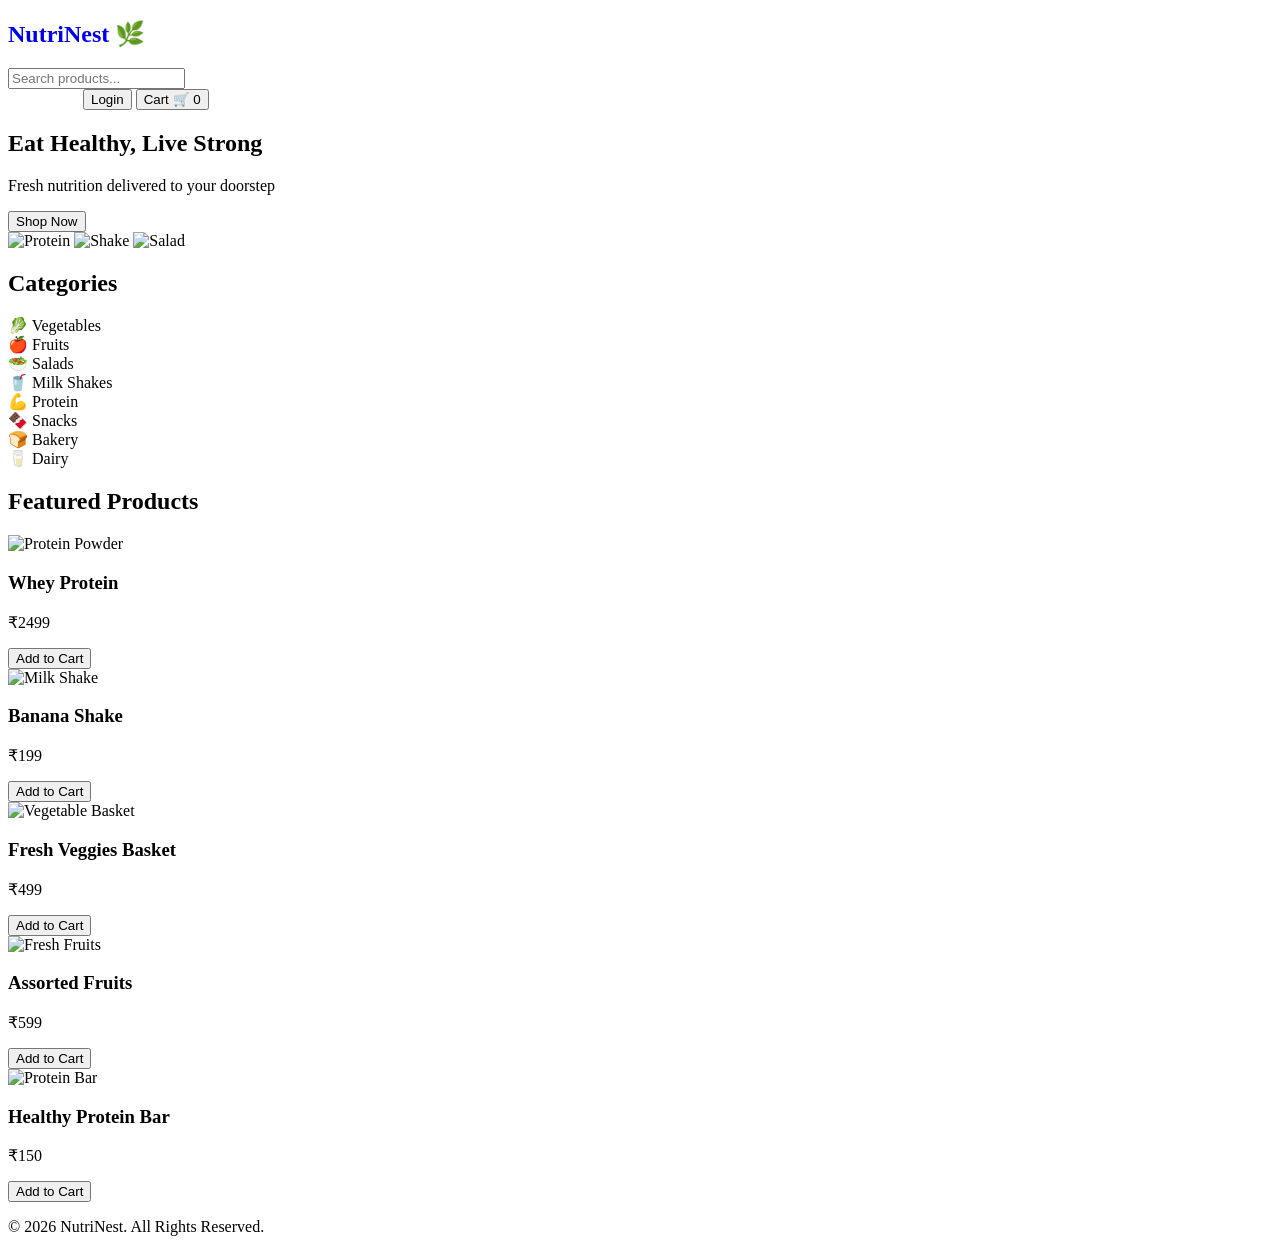
==== index.html @ 0cd71cd5 "food ecommarce websit" ====
<!DOCTYPE html>
<html lang="en">
<head>
    <meta charset="UTF-8">
    <meta name="viewport" content="width=device-width, initial-scale=1.0">
    <title>NutriNest</title>
    <link rel="stylesheet" href="/style.css">
    <script src="/main.js" defer></script>
</head>
<body>

    <!-- Navbar -->
    <nav class="navbar">
        <a href="index.html" style="text-decoration: none;"><h1>NutriNest 🌿</h1></a>
        <input type="text" placeholder="Search products...">
        <div class="nav-links">
            <a href="products.html" style="margin-right: 15px; text-decoration: none; color: white;">Products</a>
            <a href="login.html"><button>Login</button></a>
            <a href="cart.html"><button>Cart 🛒 <span id="cart-count">0</span></button></a>
        </div>
    </nav>

    <!-- Hero Section -->
    <section class="hero">
        <div class="hero-text">
            <h2>Eat Healthy, Live Strong</h2>
            <p>Fresh nutrition delivered to your doorstep</p>
            <a href="products.html"><button>Shop Now</button></a>
        </div>

        <div class="hero-images">
            <img src="protein.jpg" alt="Protein">
            <img src="shake.jpg" alt="Shake">
            <img src="salad.jpg" alt="Salad">
        </div>
    </section>

    <!-- Categories -->
    <section class="categories">
        <h2>Categories</h2>
        <div class="categories-scroll-container">
            <div class="category-box">🥬 Vegetables</div>
            <div class="category-box">🍎 Fruits</div>
            <div class="category-box">🥗 Salads</div>
            <div class="category-box">🥤 Milk Shakes</div>
            <div class="category-box">💪 Protein</div>
            <div class="category-box">🍫 Snacks</div>
            <div class="category-box">🍞 Bakery</div>
            <div class="category-box">🥛 Dairy</div>
        </div>
    </section>

    <!-- Featured Products -->
    <section class="products">
        <h2>Featured Products</h2>
        <div class="products-scroll-container">
            <div class="product-card">
                <img src="protein.jpg" alt="Protein Powder">
                <h3>Whey Protein</h3>
                <p>₹2499</p>
                <button onclick="addToCart(1, 'Whey Protein', 2499, 'protein.jpg')">Add to Cart</button>
            </div>

            <div class="product-card">
                <img src="shake.jpg" alt="Milk Shake">
                <h3>Banana Shake</h3>
                <p>₹199</p>
                <button onclick="addToCart(2, 'Banana Shake', 199, 'assets/images/shake.jpg')">Add to Cart</button>
            </div>

            <div class="product-card">
                <img src="veg_basket.png" alt="Vegetable Basket">
                <h3>Fresh Veggies Basket</h3>
                <p>₹499</p>
                <button onclick="addToCart(3, 'Fresh Veggies Basket', 499, 'veg_basket.png')">Add to Cart</button>
            </div>

            <div class="product-card">
                <img src="fresh_fruits.png" alt="Fresh Fruits">
                <h3>Assorted Fruits</h3>
                <p>₹599</p>
                <button onclick="addToCart(4, 'Assorted Fruits', 599, 'assets/images/fresh_fruits.png')">Add to Cart</button>
            </div>

            <div class="product-card">
                <img src="protein_bar.png" alt="Protein Bar">
                <h3>Healthy Protein Bar</h3>
                <p>₹150</p>
                <button onclick="addToCart(5, 'Healthy Protein Bar', 150, 'assets/images/protein_bar.png')">Add to Cart</button>
            </div>
        </div>
    </section>

    <!-- Footer -->
    <footer>
        <p>© 2026 NutriNest. All Rights Reserved.</p>
    </footer>

</body>
</html>
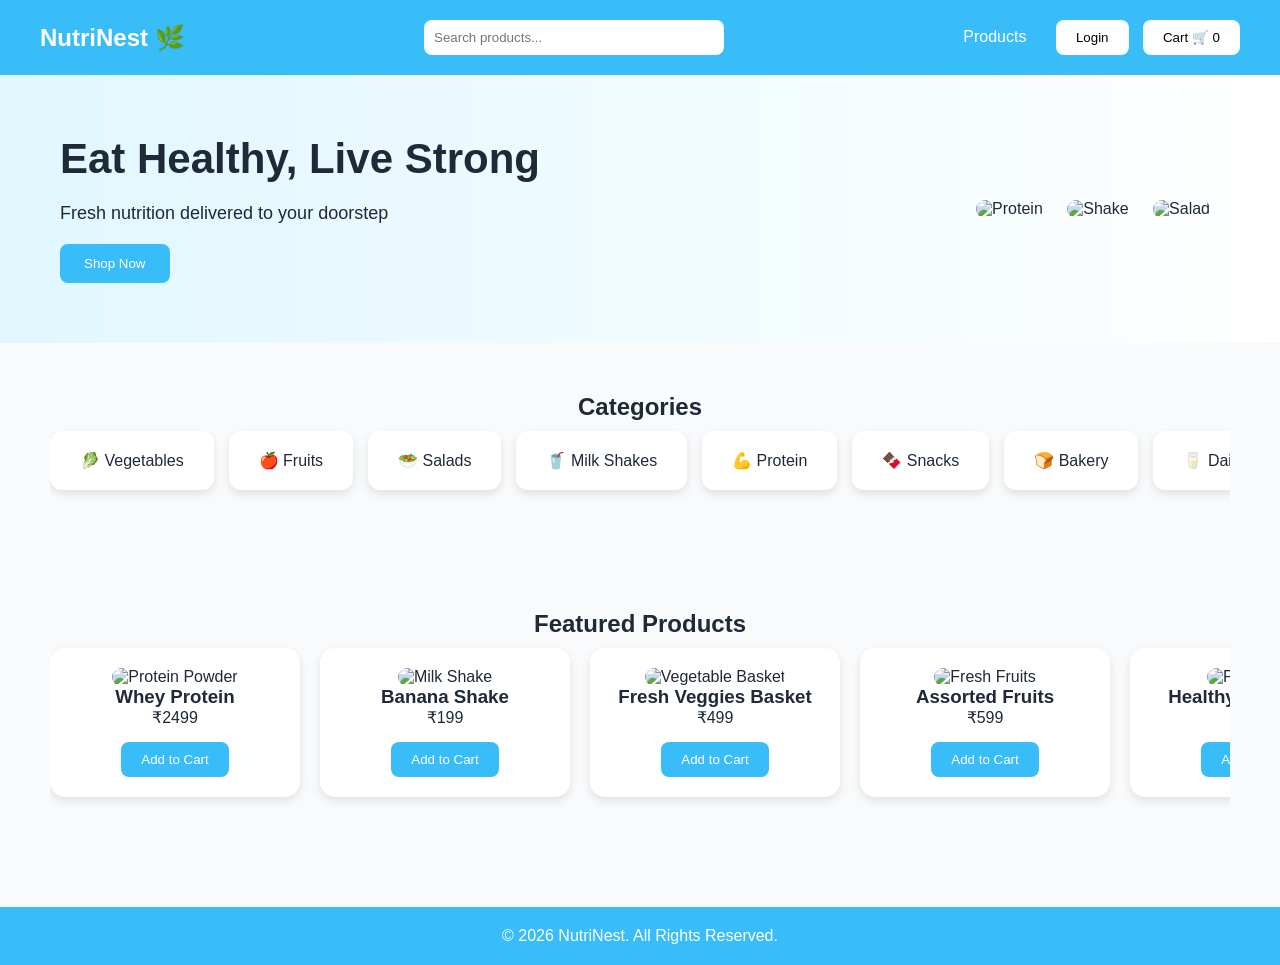
==== commit 93b88734: "Update stylesheet and script paths in index.html" ====
--- a/index.html
+++ b/index.html
@@ -4,8 +4,8 @@
     <meta charset="UTF-8">
     <meta name="viewport" content="width=device-width, initial-scale=1.0">
     <title>NutriNest</title>
-    <link rel="stylesheet" href="/style.css">
-    <script src="/main.js" defer></script>
+    <link rel="stylesheet" href="css/style.css">
+    <script src="js/main.js" defer></script>
 </head>
 <body>
 
@@ -97,4 +97,4 @@
     </footer>
 
 </body>
-</html>+</html>
--- a/css/style.css
+++ b/css/style.css
@@ -0,0 +1,189 @@
+/* Reset */
+* {
+    margin: 0;
+    padding: 0;
+    box-sizing: border-box;
+}
+
+html {
+    scroll-behavior: smooth;
+}
+
+body {
+    font-family: Arial, sans-serif;
+    background-color: #F8FAFC;
+    color: #1F2937;
+}
+
+/* Navbar */
+.navbar {
+    display: flex;
+    justify-content: space-between;
+    align-items: center;
+    background-color: #38BDF8;
+    padding: 20px 40px;
+}
+
+.navbar h1 {
+    color: white;
+}
+
+.navbar input {
+    width: 300px;
+    padding: 10px;
+    border: none;
+    border-radius: 8px;
+}
+
+.navbar button {
+    padding: 10px 20px;
+    border: none;
+    background: white;
+    border-radius: 8px;
+    cursor: pointer;
+    margin-left: 10px;
+}
+
+/* Hero Section */
+.hero {
+    display: flex;
+    justify-content: space-between;
+    align-items: center;
+    padding: 60px;
+    background: linear-gradient(to right, #E0F7FF, white);
+}
+
+.hero-text h2 {
+    font-size: 42px;
+    margin-bottom: 20px;
+}
+
+.hero-text p {
+    font-size: 18px;
+    margin-bottom: 20px;
+}
+
+.hero-text button {
+    padding: 12px 24px;
+    background-color: #38BDF8;
+    color: white;
+    border: none;
+    border-radius: 8px;
+    cursor: pointer;
+}
+
+.hero-images img {
+    width: 150px;
+    height: 150px;
+    object-fit: cover;
+    border-radius: 20px;
+    margin: 10px;
+}
+
+/* Categories */
+.categories {
+    padding: 50px;
+    text-align: center;
+}
+
+.categories-scroll-container {
+    display: flex;
+    overflow-x: auto;
+    padding: 10px 0 20px 0;
+    gap: 15px;
+    scroll-snap-type: x mandatory;
+}
+
+.categories-scroll-container::-webkit-scrollbar {
+    height: 8px;
+}
+
+.categories-scroll-container::-webkit-scrollbar-thumb {
+    background: #38BDF8;
+    border-radius: 10px;
+}
+
+.category-box {
+    flex: 0 0 auto;
+    background: white;
+    padding: 20px 30px;
+    border-radius: 12px;
+    box-shadow: 0 4px 10px rgba(0,0,0,0.1);
+    scroll-snap-align: start;
+    cursor: pointer;
+    transition: transform 0.3s ease;
+}
+
+.category-box:hover {
+    transform: translateY(-5px);
+}
+
+/* Products */
+.products {
+    text-align: center;
+    padding: 50px;
+}
+
+.products-scroll-container {
+    display: flex;
+    overflow-x: auto;
+    gap: 20px;
+    padding: 10px 0 20px 0;
+    scroll-snap-type: x mandatory;
+}
+
+.products-scroll-container::-webkit-scrollbar {
+    height: 8px;
+}
+
+.products-scroll-container::-webkit-scrollbar-thumb {
+    background: #38BDF8;
+    border-radius: 10px;
+}
+
+.product-card {
+    flex: 0 0 auto;
+    width: 250px;
+    background: white;
+    padding: 20px;
+    border-radius: 15px;
+    box-shadow: 0 4px 10px rgba(0,0,0,0.1);
+    scroll-snap-align: start;
+    transition: transform 0.3s ease;
+}
+
+.product-card:hover {
+    transform: translateY(-5px);
+}
+
+.product-card img {
+    width: 100%;
+    border-radius: 10px;
+}
+
+.product-card button {
+    margin-top: 15px;
+    padding: 10px 20px;
+    background-color: #38BDF8;
+    color: white;
+    border: none;
+    border-radius: 8px;
+    cursor: pointer;
+}
+
+.products-grid {
+    display: grid;
+    grid-template-columns: repeat(auto-fit, minmax(250px, 1fr));
+    gap: 30px;
+    padding: 20px;
+    justify-items: center;
+}
+
+/* Footer */
+footer {
+    background-color: #38BDF8;
+    color: white;
+    text-align: center;
+    padding: 20px;
+    margin-top: 40px;
+}
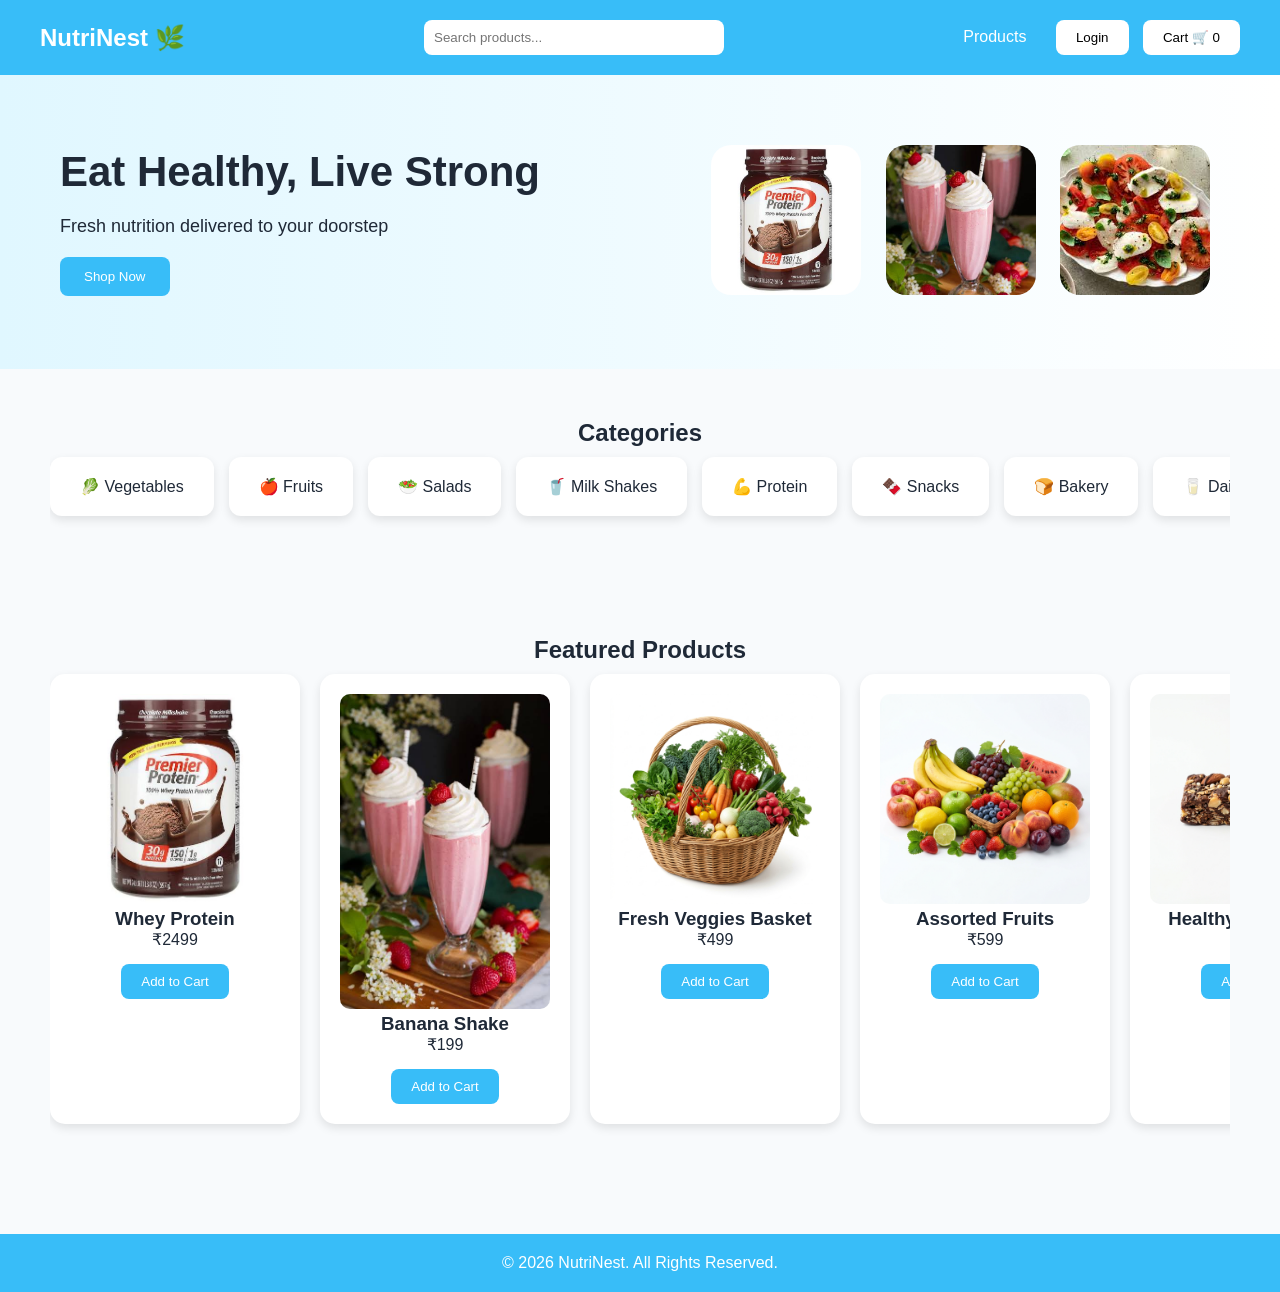
==== commit b25b45b5: "fix css js paths" ====
--- a/index.html
+++ b/index.html
@@ -29,9 +29,9 @@
         </div>
 
         <div class="hero-images">
-            <img src="protein.jpg" alt="Protein">
-            <img src="shake.jpg" alt="Shake">
-            <img src="salad.jpg" alt="Salad">
+            <img src="assets/images/protein.jpg" alt="Protein">
+            <img src="assets/images/shake.jpg" alt="Shake">
+            <img src="assets/images/salad.jpg" alt="Salad">
         </div>
     </section>
 
@@ -55,35 +55,35 @@
         <h2>Featured Products</h2>
         <div class="products-scroll-container">
             <div class="product-card">
-                <img src="protein.jpg" alt="Protein Powder">
+                <img src="assets/images/protein.jpg" alt="Protein Powder">
                 <h3>Whey Protein</h3>
                 <p>₹2499</p>
-                <button onclick="addToCart(1, 'Whey Protein', 2499, 'protein.jpg')">Add to Cart</button>
+                <button onclick="addToCart(1, 'Whey Protein', 2499, 'assets/images/protein.jpg')">Add to Cart</button>
             </div>
 
             <div class="product-card">
-                <img src="shake.jpg" alt="Milk Shake">
+                <img src="assets/images/shake.jpg" alt="Milk Shake">
                 <h3>Banana Shake</h3>
                 <p>₹199</p>
                 <button onclick="addToCart(2, 'Banana Shake', 199, 'assets/images/shake.jpg')">Add to Cart</button>
             </div>
 
             <div class="product-card">
-                <img src="veg_basket.png" alt="Vegetable Basket">
+                <img src="assets/images/veg_basket.png" alt="Vegetable Basket">
                 <h3>Fresh Veggies Basket</h3>
                 <p>₹499</p>
-                <button onclick="addToCart(3, 'Fresh Veggies Basket', 499, 'veg_basket.png')">Add to Cart</button>
+                <button onclick="addToCart(3, 'Fresh Veggies Basket', 499, 'assets/images/veg_basket.png')">Add to Cart</button>
             </div>
 
             <div class="product-card">
-                <img src="fresh_fruits.png" alt="Fresh Fruits">
+                <img src="assets/images/fresh_fruits.png" alt="Fresh Fruits">
                 <h3>Assorted Fruits</h3>
                 <p>₹599</p>
                 <button onclick="addToCart(4, 'Assorted Fruits', 599, 'assets/images/fresh_fruits.png')">Add to Cart</button>
             </div>
 
             <div class="product-card">
-                <img src="protein_bar.png" alt="Protein Bar">
+                <img src="assets/images/protein_bar.png" alt="Protein Bar">
                 <h3>Healthy Protein Bar</h3>
                 <p>₹150</p>
                 <button onclick="addToCart(5, 'Healthy Protein Bar', 150, 'assets/images/protein_bar.png')">Add to Cart</button>
@@ -97,4 +97,4 @@
     </footer>
 
 </body>
-</html>
+</html>
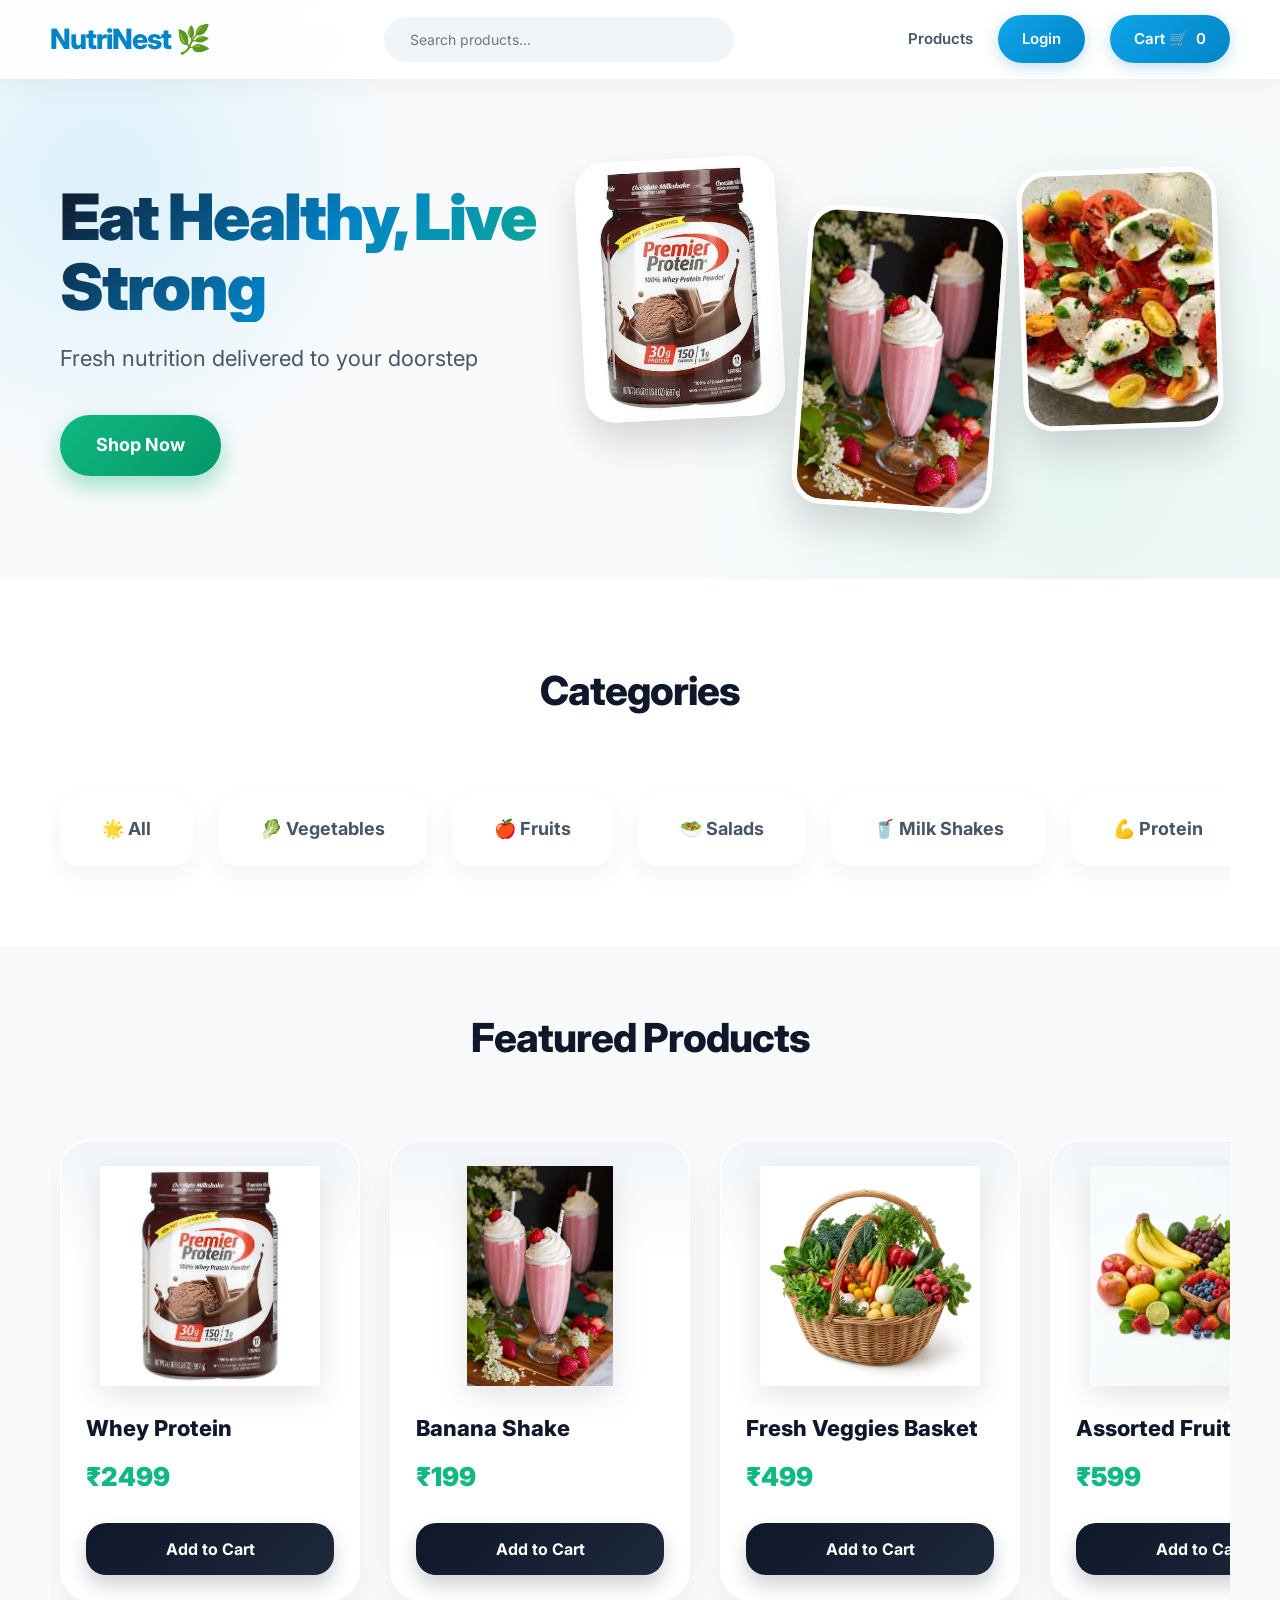
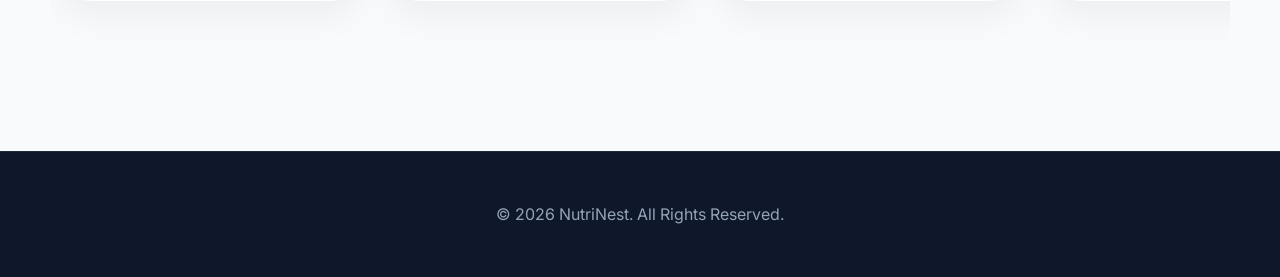
==== commit a89fe958: "Update code" ====
--- a/index.html
+++ b/index.html
@@ -4,6 +4,7 @@
     <meta charset="UTF-8">
     <meta name="viewport" content="width=device-width, initial-scale=1.0">
     <title>NutriNest</title>
+    <link href="https://fonts.googleapis.com/css2?family=Inter:wght@400;500;600;700&display=swap" rel="stylesheet">
     <link rel="stylesheet" href="css/style.css">
     <script src="js/main.js" defer></script>
 </head>
@@ -14,9 +15,9 @@
         <a href="index.html" style="text-decoration: none;"><h1>NutriNest 🌿</h1></a>
         <input type="text" placeholder="Search products...">
         <div class="nav-links">
-            <a href="products.html" style="margin-right: 15px; text-decoration: none; color: white;">Products</a>
-            <a href="login.html"><button>Login</button></a>
-            <a href="cart.html"><button>Cart 🛒 <span id="cart-count">0</span></button></a>
+            <a href="products.html" class="nav-link">Products</a>
+            <a href="login.html" class="nav-btn">Login</a>
+            <a href="cart.html" class="nav-btn">Cart 🛒 <span id="cart-count">0</span></a>
         </div>
     </nav>
 
@@ -25,7 +26,7 @@
         <div class="hero-text">
             <h2>Eat Healthy, Live Strong</h2>
             <p>Fresh nutrition delivered to your doorstep</p>
-            <a href="products.html"><button>Shop Now</button></a>
+            <a href="products.html" class="hero-btn">Shop Now</a>
         </div>
 
         <div class="hero-images">
@@ -39,14 +40,15 @@
     <section class="categories">
         <h2>Categories</h2>
         <div class="categories-scroll-container">
-            <div class="category-box">🥬 Vegetables</div>
-            <div class="category-box">🍎 Fruits</div>
-            <div class="category-box">🥗 Salads</div>
-            <div class="category-box">🥤 Milk Shakes</div>
-            <div class="category-box">💪 Protein</div>
-            <div class="category-box">🍫 Snacks</div>
-            <div class="category-box">🍞 Bakery</div>
-            <div class="category-box">🥛 Dairy</div>
+            <div class="category-box" data-category="All">🌟 All</div>
+            <div class="category-box" data-category="Vegetables">🥬 Vegetables</div>
+            <div class="category-box" data-category="Fruits">🍎 Fruits</div>
+            <div class="category-box" data-category="Salads">🥗 Salads</div>
+            <div class="category-box" data-category="Milk Shakes">🥤 Milk Shakes</div>
+            <div class="category-box" data-category="Protein">💪 Protein</div>
+            <div class="category-box" data-category="Snacks">🍫 Snacks</div>
+            <div class="category-box" data-category="Bakery">🍞 Bakery</div>
+            <div class="category-box" data-category="Dairy">🥛 Dairy</div>
         </div>
     </section>
 
@@ -54,39 +56,53 @@
     <section class="products">
         <h2>Featured Products</h2>
         <div class="products-scroll-container">
-            <div class="product-card">
+            <div class="product-card" data-category="Protein">
                 <img src="assets/images/protein.jpg" alt="Protein Powder">
                 <h3>Whey Protein</h3>
                 <p>₹2499</p>
                 <button onclick="addToCart(1, 'Whey Protein', 2499, 'assets/images/protein.jpg')">Add to Cart</button>
             </div>
 
-            <div class="product-card">
+            <div class="product-card" data-category="Milk Shakes">
                 <img src="assets/images/shake.jpg" alt="Milk Shake">
                 <h3>Banana Shake</h3>
                 <p>₹199</p>
                 <button onclick="addToCart(2, 'Banana Shake', 199, 'assets/images/shake.jpg')">Add to Cart</button>
             </div>
 
-            <div class="product-card">
+            <div class="product-card" data-category="Vegetables">
                 <img src="assets/images/veg_basket.png" alt="Vegetable Basket">
                 <h3>Fresh Veggies Basket</h3>
                 <p>₹499</p>
                 <button onclick="addToCart(3, 'Fresh Veggies Basket', 499, 'assets/images/veg_basket.png')">Add to Cart</button>
             </div>
 
-            <div class="product-card">
+            <div class="product-card" data-category="Fruits">
                 <img src="assets/images/fresh_fruits.png" alt="Fresh Fruits">
                 <h3>Assorted Fruits</h3>
                 <p>₹599</p>
                 <button onclick="addToCart(4, 'Assorted Fruits', 599, 'assets/images/fresh_fruits.png')">Add to Cart</button>
             </div>
 
-            <div class="product-card">
+            <div class="product-card" data-category="Snacks">
                 <img src="assets/images/protein_bar.png" alt="Protein Bar">
                 <h3>Healthy Protein Bar</h3>
                 <p>₹150</p>
                 <button onclick="addToCart(5, 'Healthy Protein Bar', 150, 'assets/images/protein_bar.png')">Add to Cart</button>
+            </div>
+
+            <div class="product-card" data-category="Salads">
+                <img src="assets/images/salad.jpg" alt="Green Salad">
+                <h3>Green Salad</h3>
+                <p>₹149</p>
+                <button onclick="addToCart(8, 'Green Salad', 149, 'assets/images/salad.jpg')">Add to Cart</button>
+            </div>
+
+            <div class="product-card" data-category="Bakery">
+                <img src="assets/images/sandwich.jpg" alt="Fresh Sandwich">
+                <h3>Grilled Sandwich</h3>
+                <p>₹120</p>
+                <button onclick="addToCart(9, 'Grilled Sandwich', 120, 'assets/images/sandwich.jpg')">Add to Cart</button>
             </div>
         </div>
     </section>
@@ -97,4 +113,4 @@
     </footer>
 
 </body>
-</html>+</html>
--- a/css/style.css
+++ b/css/style.css
@@ -10,9 +10,40 @@
 }
 
 body {
-    font-family: Arial, sans-serif;
+    font-family: 'Inter', sans-serif;
     background-color: #F8FAFC;
     color: #1F2937;
+    line-height: 1.6;
+    overflow-x: hidden;
+}
+
+/* Animations */
+@keyframes fadeInUp {
+    from {
+        opacity: 0;
+        transform: translateY(40px);
+    }
+    to {
+        opacity: 1;
+        transform: translateY(0);
+    }
+}
+
+@keyframes float {
+    0% { transform: translateY(0px) rotate(0deg); }
+    50% { transform: translateY(-15px) rotate(2deg); }
+    100% { transform: translateY(0px) rotate(0deg); }
+}
+
+@keyframes pulse-glow {
+    0% { box-shadow: 0 0 0 0 rgba(14, 165, 233, 0.4); }
+    70% { box-shadow: 0 0 0 15px rgba(14, 165, 233, 0); }
+    100% { box-shadow: 0 0 0 0 rgba(14, 165, 233, 0); }
+}
+
+.animate-up {
+    animation: fadeInUp 0.8s cubic-bezier(0.16, 1, 0.3, 1) forwards;
+    opacity: 0;
 }
 
 /* Navbar */
@@ -20,28 +51,88 @@
     display: flex;
     justify-content: space-between;
     align-items: center;
-    background-color: #38BDF8;
-    padding: 20px 40px;
+    background-color: rgba(255, 255, 255, 0.85);
+    padding: 15px 50px;
+    position: sticky;
+    top: 0;
+    z-index: 1000;
+    backdrop-filter: blur(15px);
+    box-shadow: 0 4px 30px rgba(0, 0, 0, 0.05);
+    border-bottom: 1px solid rgba(255,255,255,0.3);
+}
+
+.navbar a {
+    text-decoration: none;
 }
 
 .navbar h1 {
+    color: #0284C7;
+    font-weight: 800;
+    letter-spacing: -1px;
+    font-size: 28px;
+    display: flex;
+    align-items: center;
+    gap: 8px;
+}
+
+.navbar input {
+    width: 350px;
+    padding: 12px 24px;
+    border: 2px solid transparent;
+    border-radius: 30px;
+    background: #F1F5F9;
+    transition: all 0.3s ease;
+    font-family: 'Inter', sans-serif;
+    font-size: 14px;
+}
+
+.navbar input:focus {
+    outline: none;
+    background: white;
+    border-color: #BAE6FD;
+    box-shadow: 0 10px 20px rgba(56, 189, 248, 0.1);
+    width: 400px;
+}
+
+.nav-links {
+    display: flex;
+    align-items: center;
+    gap: 25px;
+}
+
+.nav-link {
+    text-decoration: none;
+    color: #475569;
+    font-weight: 600;
+    transition: color 0.3s ease;
+    font-size: 15px;
+}
+
+.nav-link:hover {
+    color: #0284C7;
+}
+
+.nav-btn {
+    padding: 12px 24px;
+    border: none;
+    background: linear-gradient(135deg, #0EA5E9, #0284C7);
     color: white;
-}
-
-.navbar input {
-    width: 300px;
-    padding: 10px;
-    border: none;
-    border-radius: 8px;
-}
-
-.navbar button {
-    padding: 10px 20px;
-    border: none;
-    background: white;
-    border-radius: 8px;
+    border-radius: 30px;
+    font-weight: 600;
+    font-size: 15px;
+    text-decoration: none;
     cursor: pointer;
-    margin-left: 10px;
+    transition: all 0.3s ease;
+    box-shadow: 0 4px 15px rgba(2, 132, 199, 0.25);
+    display: flex;
+    align-items: center;
+    gap: 8px;
+}
+
+.nav-btn:hover {
+    transform: translateY(-2px);
+    box-shadow: 0 8px 25px rgba(2, 132, 199, 0.4);
+    background: linear-gradient(135deg, #38BDF8, #0369A1);
 }
 
 /* Hero Section */
@@ -49,49 +140,141 @@
     display: flex;
     justify-content: space-between;
     align-items: center;
-    padding: 60px;
-    background: linear-gradient(to right, #E0F7FF, white);
+    padding: 100px 60px;
+    background: #F8FAFC;
+    position: relative;
+}
+
+.hero::before {
+    content: '';
+    position: absolute;
+    width: 600px;
+    height: 600px;
+    background: radial-gradient(circle, rgba(56,189,248,0.15) 0%, rgba(255,255,255,0) 70%);
+    top: -200px;
+    left: -200px;
+    border-radius: 50%;
+    z-index: 0;
+}
+
+.hero::after {
+    content: '';
+    position: absolute;
+    width: 800px;
+    height: 800px;
+    background: radial-gradient(circle, rgba(16,185,129,0.08) 0%, rgba(255,255,255,0) 70%);
+    bottom: -300px;
+    right: -200px;
+    border-radius: 50%;
+    z-index: 0;
+}
+
+.hero-text {
+    max-width: 550px;
+    z-index: 1;
 }
 
 .hero-text h2 {
-    font-size: 42px;
+    font-size: 64px;
+    font-weight: 900;
     margin-bottom: 20px;
+    background: linear-gradient(135deg, #0F172A, #0284C7, #10B981);
+    -webkit-background-clip: text;
+    -webkit-text-fill-color: transparent;
+    line-height: 1.1;
+    letter-spacing: -2px;
 }
 
 .hero-text p {
+    font-size: 22px;
+    color: #475569;
+    margin-bottom: 40px;
+    line-height: 1.5;
+}
+
+.hero-btn {
+    display: inline-block;
+    padding: 16px 36px;
+    background: linear-gradient(135deg, #10B981, #059669);
+    color: white;
+    text-decoration: none;
+    border-radius: 30px;
+    font-weight: 700;
     font-size: 18px;
-    margin-bottom: 20px;
-}
-
-.hero-text button {
-    padding: 12px 24px;
-    background-color: #38BDF8;
-    color: white;
-    border: none;
-    border-radius: 8px;
-    cursor: pointer;
+    transition: all 0.3s ease;
+    box-shadow: 0 10px 25px rgba(16, 185, 129, 0.4);
+    animation: pulse-glow 2.5s infinite;
+}
+
+.hero-btn:hover {
+    transform: translateY(-3px) scale(1.02);
+    box-shadow: 0 15px 35px rgba(16, 185, 129, 0.5);
+    animation: none;
+}
+
+.hero-images {
+    display: flex;
+    gap: 20px;
+    z-index: 1;
+    position: relative;
 }
 
 .hero-images img {
-    width: 150px;
-    height: 150px;
+    width: 200px;
+    height: 260px;
     object-fit: cover;
-    border-radius: 20px;
-    margin: 10px;
+    border-radius: 30px;
+    box-shadow: 0 20px 40px rgba(0,0,0,0.15);
+    transition: all 0.5s cubic-bezier(0.4, 0, 0.2, 1);
+    border: 5px solid white;
+    animation: float 6s ease-in-out infinite;
+}
+
+.hero-images img:nth-child(1) {
+    animation-delay: 0s;
+    transform: translateY(-20px) rotate(-3deg);
+}
+
+.hero-images img:nth-child(2) {
+    animation-delay: -2s;
+    transform: translateY(30px) rotate(4deg);
+    height: 300px;
+}
+
+.hero-images img:nth-child(3) {
+    animation-delay: -4s;
+    transform: translateY(-10px) rotate(-2deg);
+}
+
+.hero-images img:hover {
+    transform: scale(1.08) translateY(-10px) !important;
+    z-index: 10;
+    box-shadow: 0 30px 60px rgba(0,0,0,0.2);
 }
 
 /* Categories */
 .categories {
-    padding: 50px;
+    padding: 80px 50px 40px;
     text-align: center;
+    background: white;
+    position: relative;
+}
+
+.categories h2, .products h2 {
+    font-size: 40px;
+    font-weight: 800;
+    color: #0F172A;
+    margin-bottom: 50px;
+    letter-spacing: -1px;
 }
 
 .categories-scroll-container {
     display: flex;
     overflow-x: auto;
-    padding: 10px 0 20px 0;
-    gap: 15px;
+    padding: 20px 10px 40px 10px;
+    gap: 25px;
     scroll-snap-type: x mandatory;
+    scroll-padding: 20px;
 }
 
 .categories-scroll-container::-webkit-scrollbar {
@@ -99,91 +282,209 @@
 }
 
 .categories-scroll-container::-webkit-scrollbar-thumb {
-    background: #38BDF8;
+    background: #CBD5E1;
     border-radius: 10px;
+}
+.categories-scroll-container::-webkit-scrollbar-thumb:hover {
+    background: #94A3B8;
 }
 
 .category-box {
     flex: 0 0 auto;
     background: white;
-    padding: 20px 30px;
-    border-radius: 12px;
-    box-shadow: 0 4px 10px rgba(0,0,0,0.1);
+    padding: 20px 40px;
+    border-radius: 20px;
+    box-shadow: 0 10px 25px rgba(0,0,0,0.05);
     scroll-snap-align: start;
     cursor: pointer;
-    transition: transform 0.3s ease;
+    font-weight: 700;
+    font-size: 18px;
+    color: #475569;
+    transition: all 0.4s cubic-bezier(0.16, 1, 0.3, 1);
+    border: 2px solid transparent;
+    display: flex;
+    align-items: center;
+    gap: 10px;
 }
 
 .category-box:hover {
-    transform: translateY(-5px);
+    transform: translateY(-8px);
+    box-shadow: 0 20px 40px rgba(56, 189, 248, 0.15);
+    border-color: #BAE6FD;
+    color: #0284C7;
+}
+
+.category-box.active {
+    background: linear-gradient(135deg, #0EA5E9, #0284C7);
+    color: white;
+    border-color: transparent;
+    box-shadow: 0 15px 30px rgba(2, 132, 199, 0.3);
+    transform: translateY(-8px) scale(1.05);
 }
 
 /* Products */
 .products {
     text-align: center;
-    padding: 50px;
+    padding: 60px 50px 100px;
+    background: #F8FAFC;
 }
 
 .products-scroll-container {
     display: flex;
     overflow-x: auto;
-    gap: 20px;
-    padding: 10px 0 20px 0;
+    gap: 30px;
+    padding: 20px 10px 50px 10px;
     scroll-snap-type: x mandatory;
-}
-
-.products-scroll-container::-webkit-scrollbar {
+    scroll-padding: 20px;
+}
+
+.products-scroll-container::-webkit-scrollbar,
+.products-grid::-webkit-scrollbar {
     height: 8px;
 }
 
 .products-scroll-container::-webkit-scrollbar-thumb {
-    background: #38BDF8;
+    background: #CBD5E1;
     border-radius: 10px;
 }
 
 .product-card {
     flex: 0 0 auto;
-    width: 250px;
+    width: 300px;
     background: white;
-    padding: 20px;
-    border-radius: 15px;
-    box-shadow: 0 4px 10px rgba(0,0,0,0.1);
+    padding: 25px;
+    border-radius: 30px;
+    box-shadow: 0 15px 35px rgba(0,0,0,0.05);
     scroll-snap-align: start;
-    transition: transform 0.3s ease;
+    transition: all 0.5s cubic-bezier(0.16, 1, 0.3, 1);
+    border: 1px solid rgba(255,255,255,0.8);
+    display: flex;
+    flex-direction: column;
+    text-align: left;
+    position: relative;
+    overflow: hidden;
+}
+
+.product-card::before {
+    content: '';
+    position: absolute;
+    top: 0; left: 0; right: 0;
+    height: 120px;
+    background: linear-gradient(180deg, #F1F5F9 0%, rgba(255,255,255,0) 100%);
+    z-index: 0;
+    border-radius: 30px 30px 0 0;
 }
 
 .product-card:hover {
-    transform: translateY(-5px);
+    transform: translateY(-12px);
+    box-shadow: 0 25px 50px rgba(0,0,0,0.1);
 }
 
 .product-card img {
     width: 100%;
-    border-radius: 10px;
+    height: 220px;
+    object-fit: contain;
+    border-radius: 20px;
+    margin-bottom: 25px;
+    transition: transform 0.5s cubic-bezier(0.16, 1, 0.3, 1);
+    position: relative;
+    z-index: 1;
+    filter: drop-shadow(0 10px 15px rgba(0,0,0,0.1));
+}
+
+.product-card:hover img {
+    transform: scale(1.1) translateY(-5px);
+}
+
+.product-card h3 {
+    font-size: 22px;
+    font-weight: 800;
+    color: #0F172A;
+    margin-bottom: 10px;
+    position: relative;
+    z-index: 1;
+}
+
+.product-card p {
+    font-size: 26px;
+    font-weight: 900;
+    color: #10B981;
+    margin-bottom: 25px;
+    position: relative;
+    z-index: 1;
 }
 
 .product-card button {
-    margin-top: 15px;
-    padding: 10px 20px;
-    background-color: #38BDF8;
+    margin-top: auto;
+    padding: 16px 20px;
+    background: linear-gradient(135deg, #0F172A, #1E293B);
     color: white;
     border: none;
-    border-radius: 8px;
+    border-radius: 20px;
     cursor: pointer;
+    font-weight: 700;
+    font-size: 16px;
+    transition: all 0.3s ease;
+    font-family: 'Inter', sans-serif;
+    position: relative;
+    z-index: 1;
+    box-shadow: 0 10px 20px rgba(15, 23, 42, 0.2);
+}
+
+.product-card button:hover {
+    box-shadow: 0 15px 30px rgba(15, 23, 42, 0.3);
+    background: linear-gradient(135deg, #1E293B, #334155);
+    transform: translateY(-2px);
+}
+
+.product-card button:active {
+    transform: scale(0.95);
 }
 
 .products-grid {
     display: grid;
-    grid-template-columns: repeat(auto-fit, minmax(250px, 1fr));
-    gap: 30px;
-    padding: 20px;
+    grid-template-columns: repeat(auto-fill, minmax(300px, 1fr));
+    gap: 40px;
+    padding: 20px 0;
     justify-items: center;
 }
 
 /* Footer */
 footer {
-    background-color: #38BDF8;
-    color: white;
+    background: #0F172A;
+    color: #94A3B8;
     text-align: center;
-    padding: 20px;
-    margin-top: 40px;
+    padding: 50px 20px;
+    font-size: 16px;
+    border-top: 1px solid #1E293B;
+}
+
+/* UX Toast Notification */
+.toast {
+    visibility: hidden;
+    min-width: 300px;
+    background: rgba(15, 23, 42, 0.95);
+    backdrop-filter: blur(10px);
+    color: #fff;
+    text-align: center;
+    border-radius: 16px;
+    padding: 18px 24px;
+    position: fixed;
+    z-index: 2000;
+    left: 50%;
+    bottom: -50px;
+    transform: translateX(-50%);
+    font-family: 'Inter', sans-serif;
+    font-size: 16px;
+    font-weight: 600;
+    box-shadow: 0px 10px 30px rgba(0,0,0,0.3);
+    opacity: 0;
+    transition: all 0.5s cubic-bezier(0.16, 1, 0.3, 1);
+    border: 1px solid rgba(255,255,255,0.1);
+}
+
+.toast.show {
+    visibility: visible;
+    opacity: 1;
+    bottom: 50px;
 }
